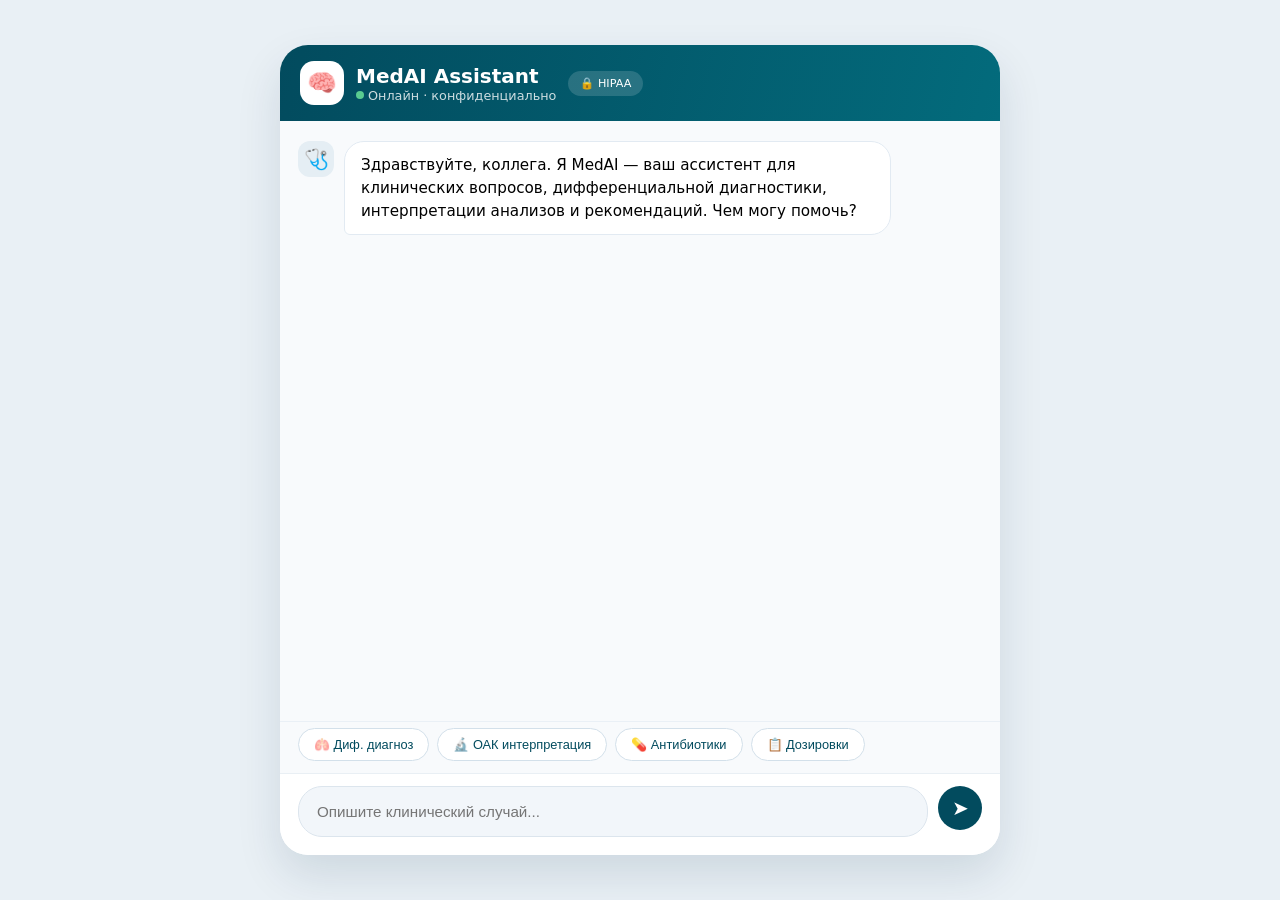
==== frontend/index.html @ 6886eb81 "base frontend" ====
<!DOCTYPE html>
<html lang="ru">
<head>
    <meta charset="UTF-8">
    <meta name="viewport" content="width=device-width, initial-scale=1.0">
    <title>MedAI – ассистент врача</title>
    <link rel="stylesheet" href="style.css">
</head>
<body>
<div class="chat-wrapper">
    <div class="chat-header">
        <div class="ai-avatar">🧠</div>
        <div class="header-text">
            <h2>MedAI Assistant</h2>
            <div class="status"><span class="status-dot"></span> Онлайн · конфиденциально</div>
        </div>
        <div class="conf-badge">🔒 HIPAA</div>
    </div>

    <div class="chat-messages" id="chatMessages">
        <div class="message assistant">
            <div class="avatar-icon">🩺</div>
            <div class="bubble">
                Здравствуйте, коллега. Я MedAI — ваш ассистент для клинических вопросов, дифференциальной диагностики,
                интерпретации анализов и рекомендаций. Чем могу помочь?
            </div>
        </div>
    </div>

    <div class="quick-actions" id="quickActions">
        <button class="quick-btn" data-query="Дифференциальный диагноз при боли в грудной клетке">🫁 Диф. диагноз
        </button>
        <button class="quick-btn" data-query="Интерпретация ОАК: лейкоцитоз, нейтрофилез">🔬 ОАК интерпретация</button>
        <button class="quick-btn" data-query="Рекомендации по антибиотикотерапии при внебольничной пневмонии">💊
            Антибиотики
        </button>
        <button class="quick-btn" data-query="Нормы дозировки препаратов при ХБП">📋 Дозировки</button>
    </div>

    <div class="chat-input-area">
        <div class="input-wrapper">
            <input type="text" id="messageInput" placeholder="Опишите клинический случай..." autocomplete="off"/>
        </div>
        <button class="send-btn" id="sendBtn">➤</button>
    </div>
</div>
<script src="script.js"></script>
</body>
</html>
---- frontend/style.css ----
* { margin: 0; padding: 0; box-sizing: border-box; }
body {
    font-family: 'Segoe UI', system-ui, sans-serif;
    background: #e9f0f5;
    display: flex;
    justify-content: center;
    align-items: center;
    min-height: 100vh;
    padding: 16px;
}
.chat-wrapper {
    width: 100%;
    max-width: 720px;
    height: 90vh;
    max-height: 850px;
    background: white;
    border-radius: 28px;
    box-shadow: 0 20px 45px rgba(0,40,70,0.12);
    display: flex;
    flex-direction: column;
    overflow: hidden;
}
.chat-header {
    background: linear-gradient(105deg, #024b5e, #036b7c);
    padding: 16px 20px;
    display: flex;
    align-items: center;
    gap: 12px;
    color: white;
}
.ai-avatar { background: white; width: 44px; height: 44px; border-radius: 14px; display: flex; align-items: center; justify-content: center; font-size: 24px; color: #024b5e; }
.header-text h2 { font-size: 1.25rem; }
.status { font-size: 0.8rem; opacity: 0.8; display: flex; align-items: center; gap: 4px; }
.status-dot { width: 8px; height: 8px; background: #6feb9c; border-radius: 50%; }
.conf-badge { background: rgba(255,255,255,0.15); padding: 6px 12px; border-radius: 20px; font-size: 0.7rem; }
.chat-messages { flex: 1; overflow-y: auto; padding: 20px 18px; background: #f8fafc; display: flex; flex-direction: column; gap: 18px; }
.message { display: flex; gap: 10px; animation: fadeInUp 0.25s; }
.message.user { justify-content: flex-end; }
.avatar-icon { width: 36px; height: 36px; border-radius: 12px; display: flex; align-items: center; justify-content: center; font-size: 20px; background: #e5eef4; }
.user .avatar-icon { background: #024b5e; color: white; order: 2; }
.bubble { max-width: 80%; padding: 12px 16px; border-radius: 20px; font-size: 0.95rem; line-height: 1.5; }
.user .bubble { background: #024b5e; color: white; border-bottom-right-radius: 6px; }
.assistant .bubble { background: white; border: 1px solid #e2eaf2; border-bottom-left-radius: 6px; }
.quick-actions { display: flex; flex-wrap: wrap; gap: 8px; padding: 6px 18px 12px; background: #f8fafc; border-top: 1px solid #eaf0f6; }
.quick-btn { background: white; border: 1px solid #d3e0ea; padding: 8px 15px; border-radius: 20px; font-size: 0.8rem; color: #024b5e; cursor: pointer; }
.quick-btn:hover { background: #e0f0f7; }
.chat-input-area { padding: 12px 18px 18px; background: white; border-top: 1px solid #e9eff4; display: flex; gap: 10px; }
.input-wrapper { flex: 1; background: #f2f6fa; border-radius: 24px; padding: 4px 8px 4px 18px; border: 1px solid #dce5ed; }
.input-wrapper input { width: 100%; border: none; background: transparent; padding: 12px 0; font-size: 0.95rem; outline: none; }
.send-btn { background: #024b5e; border: none; width: 44px; height: 44px; border-radius: 50%; color: white; font-size: 20px; cursor: pointer; }
.send-btn:disabled { background: #b9cdd5; cursor: not-allowed; }
@keyframes fadeInUp { from { opacity: 0; transform: translateY(10px); } to { opacity: 1; transform: translateY(0); } }
.typing-dots span { width: 7px; height: 7px; background: #8ba0b0; border-radius: 50%; animation: typingBounce 1.4s infinite ease-in-out; display: inline-block; margin: 0 2px; }
.typing-dots span:nth-child(2) { animation-delay: 0.2s; }
.typing-dots span:nth-child(3) { animation-delay: 0.4s; }
@keyframes typingBounce { 0%,60%,100% { transform: translateY(0); } 30% { transform: translateY(-6px); } }
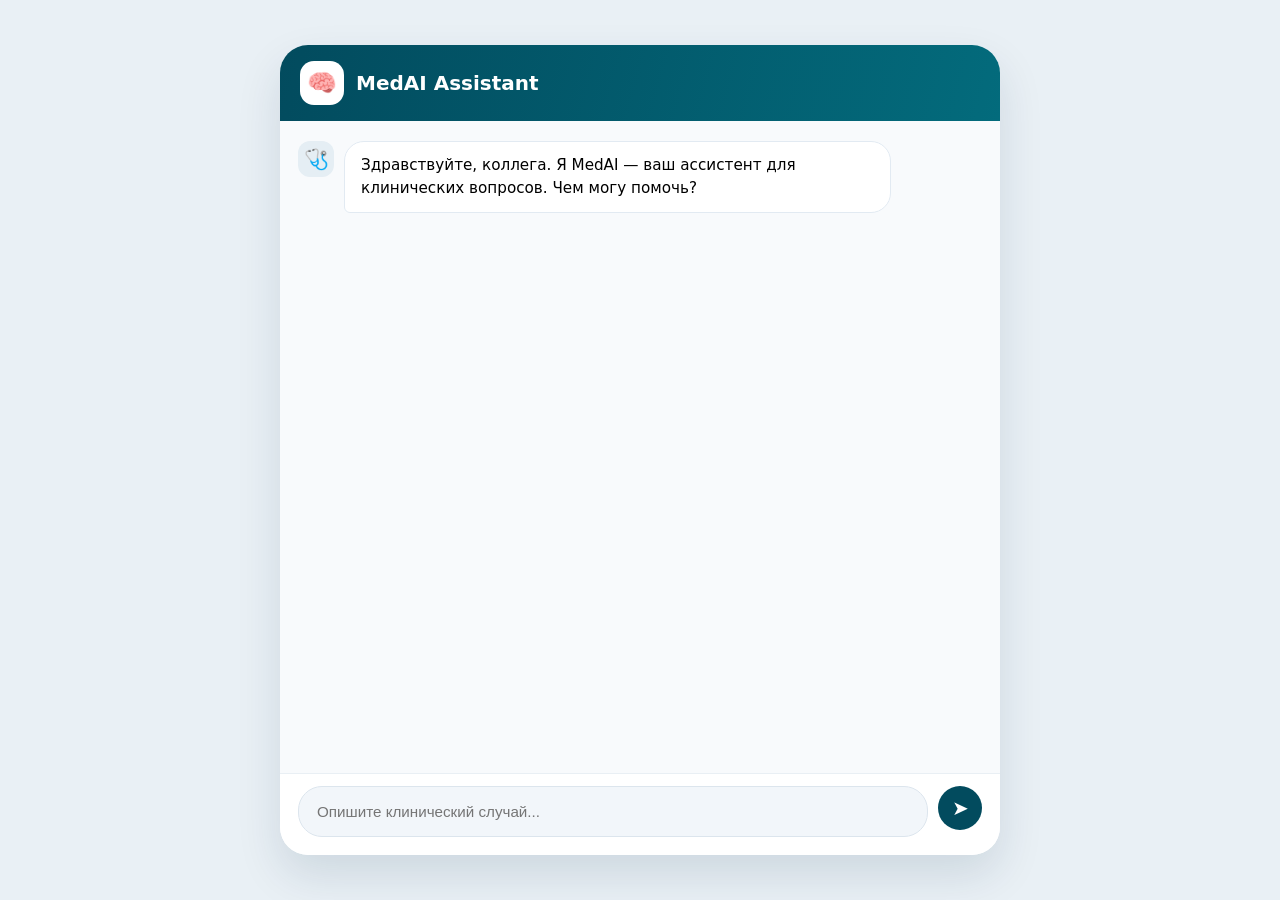
==== commit 62b8a1c2: "nice version" ====
--- a/frontend/index.html
+++ b/frontend/index.html
@@ -12,29 +12,16 @@
         <div class="ai-avatar">🧠</div>
         <div class="header-text">
             <h2>MedAI Assistant</h2>
-            <div class="status"><span class="status-dot"></span> Онлайн · конфиденциально</div>
         </div>
-        <div class="conf-badge">🔒 HIPAA</div>
     </div>
 
     <div class="chat-messages" id="chatMessages">
         <div class="message assistant">
             <div class="avatar-icon">🩺</div>
             <div class="bubble">
-                Здравствуйте, коллега. Я MedAI — ваш ассистент для клинических вопросов, дифференциальной диагностики,
-                интерпретации анализов и рекомендаций. Чем могу помочь?
+                Здравствуйте, коллега. Я MedAI — ваш ассистент для клинических вопросов. Чем могу помочь?
             </div>
         </div>
-    </div>
-
-    <div class="quick-actions" id="quickActions">
-        <button class="quick-btn" data-query="Дифференциальный диагноз при боли в грудной клетке">🫁 Диф. диагноз
-        </button>
-        <button class="quick-btn" data-query="Интерпретация ОАК: лейкоцитоз, нейтрофилез">🔬 ОАК интерпретация</button>
-        <button class="quick-btn" data-query="Рекомендации по антибиотикотерапии при внебольничной пневмонии">💊
-            Антибиотики
-        </button>
-        <button class="quick-btn" data-query="Нормы дозировки препаратов при ХБП">📋 Дозировки</button>
     </div>
 
     <div class="chat-input-area">
--- a/frontend/style.css
+++ b/frontend/style.css
@@ -28,29 +28,105 @@
     gap: 12px;
     color: white;
 }
-.ai-avatar { background: white; width: 44px; height: 44px; border-radius: 14px; display: flex; align-items: center; justify-content: center; font-size: 24px; color: #024b5e; }
-.header-text h2 { font-size: 1.25rem; }
-.status { font-size: 0.8rem; opacity: 0.8; display: flex; align-items: center; gap: 4px; }
-.status-dot { width: 8px; height: 8px; background: #6feb9c; border-radius: 50%; }
-.conf-badge { background: rgba(255,255,255,0.15); padding: 6px 12px; border-radius: 20px; font-size: 0.7rem; }
-.chat-messages { flex: 1; overflow-y: auto; padding: 20px 18px; background: #f8fafc; display: flex; flex-direction: column; gap: 18px; }
-.message { display: flex; gap: 10px; animation: fadeInUp 0.25s; }
+.ai-avatar {
+    background: white;
+    width: 44px;
+    height: 44px;
+    border-radius: 14px;
+    display: flex;
+    align-items: center;
+    justify-content: center;
+    font-size: 24px;
+    color: #024b5e;
+}
+.header-text h2 {
+    font-size: 1.25rem;
+    font-weight: 600;
+}
+.chat-messages {
+    flex: 1;
+    overflow-y: auto;
+    padding: 20px 18px;
+    background: #f8fafc;
+    display: flex;
+    flex-direction: column;
+    gap: 18px;
+}
+.message {
+    display: flex;
+    gap: 10px;
+    animation: fadeInUp 0.25s;
+}
 .message.user { justify-content: flex-end; }
-.avatar-icon { width: 36px; height: 36px; border-radius: 12px; display: flex; align-items: center; justify-content: center; font-size: 20px; background: #e5eef4; }
+.avatar-icon {
+    width: 36px;
+    height: 36px;
+    border-radius: 12px;
+    display: flex;
+    align-items: center;
+    justify-content: center;
+    font-size: 20px;
+    background: #e5eef4;
+}
 .user .avatar-icon { background: #024b5e; color: white; order: 2; }
-.bubble { max-width: 80%; padding: 12px 16px; border-radius: 20px; font-size: 0.95rem; line-height: 1.5; }
+.bubble {
+    max-width: 80%;
+    padding: 12px 16px;
+    border-radius: 20px;
+    font-size: 0.95rem;
+    line-height: 1.5;
+}
 .user .bubble { background: #024b5e; color: white; border-bottom-right-radius: 6px; }
 .assistant .bubble { background: white; border: 1px solid #e2eaf2; border-bottom-left-radius: 6px; }
-.quick-actions { display: flex; flex-wrap: wrap; gap: 8px; padding: 6px 18px 12px; background: #f8fafc; border-top: 1px solid #eaf0f6; }
-.quick-btn { background: white; border: 1px solid #d3e0ea; padding: 8px 15px; border-radius: 20px; font-size: 0.8rem; color: #024b5e; cursor: pointer; }
-.quick-btn:hover { background: #e0f0f7; }
-.chat-input-area { padding: 12px 18px 18px; background: white; border-top: 1px solid #e9eff4; display: flex; gap: 10px; }
-.input-wrapper { flex: 1; background: #f2f6fa; border-radius: 24px; padding: 4px 8px 4px 18px; border: 1px solid #dce5ed; }
-.input-wrapper input { width: 100%; border: none; background: transparent; padding: 12px 0; font-size: 0.95rem; outline: none; }
-.send-btn { background: #024b5e; border: none; width: 44px; height: 44px; border-radius: 50%; color: white; font-size: 20px; cursor: pointer; }
+.chat-input-area {
+    padding: 12px 18px 18px;
+    background: white;
+    border-top: 1px solid #e9eff4;
+    display: flex;
+    gap: 10px;
+}
+.input-wrapper {
+    flex: 1;
+    background: #f2f6fa;
+    border-radius: 24px;
+    padding: 4px 8px 4px 18px;
+    border: 1px solid #dce5ed;
+}
+.input-wrapper input {
+    width: 100%;
+    border: none;
+    background: transparent;
+    padding: 12px 0;
+    font-size: 0.95rem;
+    outline: none;
+}
+.send-btn {
+    background: #024b5e;
+    border: none;
+    width: 44px;
+    height: 44px;
+    border-radius: 50%;
+    color: white;
+    font-size: 20px;
+    cursor: pointer;
+}
 .send-btn:disabled { background: #b9cdd5; cursor: not-allowed; }
-@keyframes fadeInUp { from { opacity: 0; transform: translateY(10px); } to { opacity: 1; transform: translateY(0); } }
-.typing-dots span { width: 7px; height: 7px; background: #8ba0b0; border-radius: 50%; animation: typingBounce 1.4s infinite ease-in-out; display: inline-block; margin: 0 2px; }
+@keyframes fadeInUp {
+    from { opacity: 0; transform: translateY(10px); }
+    to { opacity: 1; transform: translateY(0); }
+}
+.typing-dots span {
+    width: 7px;
+    height: 7px;
+    background: #8ba0b0;
+    border-radius: 50%;
+    animation: typingBounce 1.4s infinite ease-in-out;
+    display: inline-block;
+    margin: 0 2px;
+}
 .typing-dots span:nth-child(2) { animation-delay: 0.2s; }
 .typing-dots span:nth-child(3) { animation-delay: 0.4s; }
-@keyframes typingBounce { 0%,60%,100% { transform: translateY(0); } 30% { transform: translateY(-6px); } }+@keyframes typingBounce {
+    0%,60%,100% { transform: translateY(0); }
+    30% { transform: translateY(-6px); }
+}
